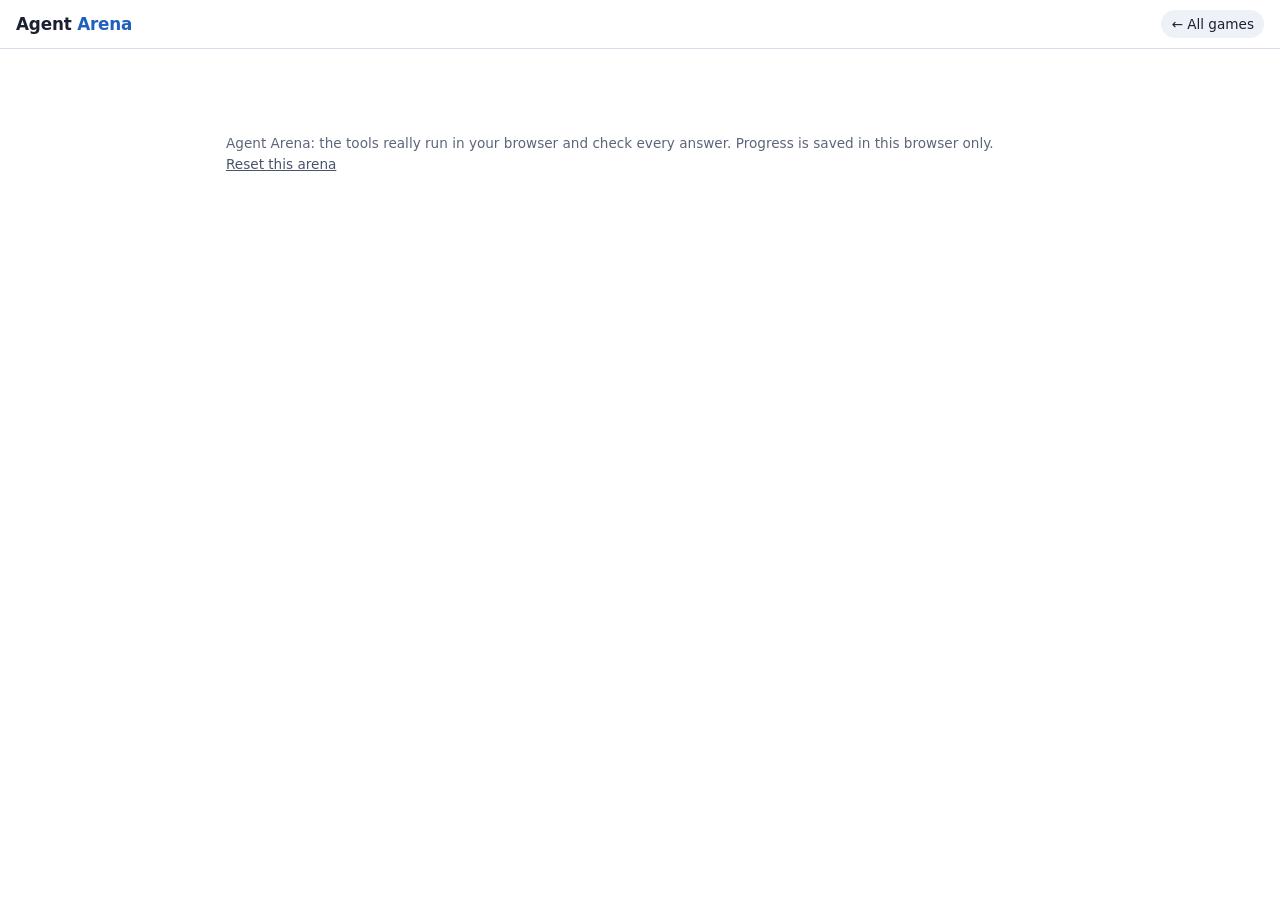
==== agent-arena/index.html @ cc55a154 "Add files via upload" ====
<!doctype html>
<html lang="en">
<head>
  <meta charset="utf-8">
  <meta name="viewport" content="width=device-width, initial-scale=1">
  <meta name="color-scheme" content="light only">
  <title>Agent Arena</title>
  <meta name="description" content="A timed class challenge: run an AI agent and compete on a live scoreboard.">
  <link rel="icon" href="data:image/svg+xml,%3Csvg xmlns='http://www.w3.org/2000/svg' viewBox='0 0 32 32'%3E%3Crect width='32' height='32' rx='7' fill='%23c2570c'/%3E%3Crect x='6' y='20' width='4' height='6' rx='1' fill='white'/%3E%3Crect x='12' y='14' width='4' height='12' rx='1' fill='white'/%3E%3Crect x='18' y='9' width='4' height='17' rx='1' fill='white'/%3E%3Crect x='24' y='17' width='4' height='9' rx='1' fill='white'/%3E%3C/svg%3E">
  <link rel="stylesheet" href="../shared/arena.css">
</head>
<body>
  <header class="topbar">
    <button class="brand" id="brand" type="button" aria-label="Arena home">Agent <span>Arena</span></button>
    <span class="spacer"></span>
    <a class="pill" href="../index.html">&larr; All games</a>
  </header>
  <main id="app">
    <noscript><div class="card">This game needs JavaScript switched on.</div></noscript>
  </main>
  <footer>
    <p>Agent Arena: the tools really run in your browser and check every answer. Progress is saved in this browser only.
      <button type="button" id="resetBtn">Reset this arena</button></p>
  </footer>
  <script src="../config.js"></script>
  <script src="../be-the-agent/js/engine.js"></script>
  <script src="../be-the-agent/js/files.js"></script>
  <script src="data/shop.js"></script>
  <script src="js/tools.js"></script>
  <script src="js/items.js"></script>
  <script src="../shared/arena.js"></script>
  <script src="../shared/widgets.js"></script>
  <script src="js/stages.js"></script>
</body>
</html>
---- shared/arena.css ----
/* AI games — shared styles for the master page, the arenas and the scoreboard. White theme only. */
:root {
  --bg: #ffffff;
  --surface: #ffffff;
  --surface-2: #eef1f8;
  --ink: #1b2130;
  --ink-2: #4a5468;
  --ink-3: #5c6579;
  --line: #d9deea;
  --accent: #1f5fbf;        /* theme blue: bars, primary buttons */
  --accent-soft: #dbe6f8;
  --accent-ink: #ffffff;
  --warn: #c2570c;          /* orange: wrong / warning */
  --warn-soft: #fbe6d6;
  --good: #1d7a46;
  --good-soft: #d9f0e2;
  --bar-track: #e6eaf3;
  --focus: #f0a020;
  --predict-ink: #8a5200;   /* amber text that passes contrast on white */
  --mode-ink: #9a3f06;
  --radius: 12px;
  --shadow: 0 1px 2px rgba(20, 30, 60, .06), 0 4px 16px rgba(20, 30, 60, .06);
  --fs: 16px;
  --font: "Inter", system-ui, -apple-system, "Segoe UI", Roboto, sans-serif;
  --mono: ui-monospace, "SF Mono", Consolas, monospace;
  color-scheme: light;
}

* { box-sizing: border-box; }
html { font-size: var(--fs); }
body {
  margin: 0;
  background: var(--bg);
  color: var(--ink);
  font-family: var(--font);
  line-height: 1.5;
  -webkit-text-size-adjust: 100%;
}
html.class-mode { --fs: 22px; }

a { color: var(--accent); }
button, input, select, textarea { font: inherit; color: inherit; }
:focus-visible { outline: 3px solid var(--focus); outline-offset: 2px; }

/* ---------- layout ---------- */
.topbar {
  position: sticky; top: 0; z-index: 5;
  display: flex; align-items: center; gap: 12px;
  padding: 10px 16px;
  background: var(--surface);
  border-bottom: 1px solid var(--line);
}
.brand { white-space: nowrap; font-weight: 700; letter-spacing: -.01em; cursor: pointer; background: none; border: 0; padding: 0; font-size: 1.05rem; }
.brand span { color: var(--accent); }
.topbar .spacer { flex: 1; }
.pill {
  display: inline-flex; align-items: center; gap: 6px;
  padding: 4px 10px; border-radius: 999px;
  background: var(--surface-2); color: var(--ink-2); font-size: .85rem; white-space: nowrap;
}
.pill.mode { background: var(--warn-soft); color: var(--mode-ink); white-space: normal; text-align: center; }

main { max-width: 860px; margin: 0 auto; padding: 20px 16px 64px; }
.card {
  background: var(--surface); border: 1px solid var(--line); border-radius: var(--radius);
  padding: 20px; margin: 0 0 16px; box-shadow: var(--shadow);
}
.card.soft { background: var(--surface-2); box-shadow: none; }
h1 { font-size: 1.8rem; line-height: 1.2; margin: 0 0 8px; letter-spacing: -.02em; }
h2 { font-size: 1.3rem; margin: 0 0 8px; letter-spacing: -.01em; }
h3 { font-size: 1.05rem; margin: 0 0 6px; }
p { margin: 0 0 10px; }
.muted { color: var(--ink-2); }
.small { font-size: .875rem; }
.kicker { font-size: .8rem; font-weight: 600; text-transform: uppercase; letter-spacing: .06em; color: var(--accent); margin-bottom: 4px; }
.row { display: flex; flex-wrap: wrap; gap: 10px; align-items: center; }
.row.end { justify-content: flex-end; }
.stack > * + * { margin-top: 12px; }
.hidden { display: none !important; }

/* ---------- buttons ---------- */
.btn {
  display: inline-flex; align-items: center; justify-content: center; gap: 6px;
  min-height: 44px; padding: 8px 18px;
  border-radius: 10px; border: 1px solid var(--line);
  background: var(--surface); cursor: pointer; font-weight: 600;
}
.btn:hover { border-color: var(--accent); }
.btn.primary { background: var(--accent); color: var(--accent-ink); border-color: var(--accent); }
.btn.primary:hover { filter: brightness(1.08); }
.btn.ghost { background: transparent; }
.btn:disabled { opacity: .45; cursor: not-allowed; filter: none; }

/* ---------- the sentence / blank ---------- */
.sentence {
  font-size: 1.5rem; line-height: 1.45; font-weight: 600;
  padding: 18px; border-radius: var(--radius); background: var(--surface-2);
  overflow-wrap: anywhere;
}
.sentence .blank {
  display: inline-block; min-width: 3.5em; border-bottom: 3px solid var(--accent);
  color: var(--accent); text-align: center;
}
.sentence .dim { color: var(--ink-3); font-weight: 400; }

.choices { display: grid; grid-template-columns: repeat(2, minmax(0, 1fr)); gap: 10px; }
.choice {
  min-height: 56px; padding: 10px 14px; border-radius: 10px;
  border: 2px solid var(--line); background: var(--surface); cursor: pointer;
  font-size: 1.1rem; font-weight: 600; text-align: left;
  display: flex; flex-direction: column; gap: 6px;
}
.choice:hover:not(:disabled) { border-color: var(--accent); }
.choice.picked { border-color: var(--accent); background: var(--accent-soft); }
.choice.correct { border-color: var(--good); background: var(--good-soft); }
.choice.wrong { border-color: var(--warn); background: var(--warn-soft); }
.choice:disabled { cursor: default; }
.choice .tag { font-size: .8rem; font-weight: 600; color: var(--ink-2); }

.feedback { min-height: 1.5em; font-weight: 600; }
.feedback.good { color: var(--good); }
.feedback.bad { color: var(--warn); }


.toast {
  position: fixed; left: 50%; bottom: 20px; transform: translateX(-50%);
  background: var(--ink); color: var(--bg); padding: 10px 16px; border-radius: 10px; font-weight: 600;
  z-index: 20; max-width: calc(100% - 32px);
}

footer { max-width: 860px; margin: 0 auto; padding: 0 16px 40px; color: var(--ink-3); font-size: .85rem; }
footer button { background: none; border: 0; color: var(--ink-2); text-decoration: underline; cursor: pointer; padding: 0; }

.sr-only { position: absolute; width: 1px; height: 1px; padding: 0; margin: -1px; overflow: hidden; clip: rect(0 0 0 0); white-space: nowrap; border: 0; }
a.pill { text-decoration: none; color: inherit; }
a.pill:hover { text-decoration: underline; }
.text-input { width: 100%; min-height: 44px; padding: 8px 12px; border: 2px solid var(--line); border-radius: 10px; background: var(--surface); }
.text-input:focus { border-color: var(--accent); outline: none; }
label.field { display: grid; gap: 4px; font-weight: 600; font-size: .95rem; }
label.field span.muted { font-weight: 400; }
.table-wrap { overflow-x: auto; }
table { border-collapse: collapse; width: 100%; font-size: .95rem; }
th, td { text-align: left; padding: 8px 10px; border-bottom: 1px solid var(--line); vertical-align: top; }
th { font-size: .8rem; text-transform: uppercase; letter-spacing: .04em; color: var(--ink-2); }
td.num, th.num { text-align: right; font-variant-numeric: tabular-nums; }
.why { border-left: 4px solid var(--accent); }
.mono { font-family: var(--mono); }

/* ---------- master page ---------- */
.games { list-style: none; margin: 0; padding: 0; display: grid; gap: 12px; }
.game {
  display: grid; grid-template-columns: 3.2em 1fr auto; gap: 14px; align-items: center;
  padding: 16px; border: 1px solid var(--line); border-radius: var(--radius); background: var(--surface); box-shadow: var(--shadow);
  text-decoration: none; color: inherit;
}
.game:hover { border-color: var(--accent); }
.game .n { width: 2.6em; height: 2.6em; border-radius: 50%; display: grid; place-items: center; font-weight: 800; background: var(--accent-soft); color: var(--accent); }
.game.arena .n { background: var(--warn-soft); color: var(--mode-ink); }
.game .t { font-weight: 700; font-size: 1.1rem; }
.game .d { color: var(--ink-2); font-size: .92rem; }
.game .tag { font-size: .75rem; font-weight: 700; text-transform: uppercase; letter-spacing: .05em; color: var(--ink-3); }
.game .done { color: var(--good); font-weight: 700; white-space: nowrap; }
.game .go { color: var(--accent); font-weight: 700; white-space: nowrap; }

/* ---------- arena ---------- */
.hud { display: flex; flex-wrap: wrap; gap: 8px 14px; align-items: center; font-size: .9rem; color: var(--ink-2); }
.hud b { color: var(--ink); font-variant-numeric: tabular-nums; }
.timer { position: relative; height: 10px; border-radius: 5px; background: var(--bar-track); overflow: hidden; flex: 1 1 160px; min-width: 120px; }
.timer > span { position: absolute; inset: 0 auto 0 0; background: var(--good); border-radius: 5px; transition: width .2s linear; }
.timer.low > span { background: var(--warn); }
.streak { color: var(--mode-ink); font-weight: 700; }
.item-box.locked { pointer-events: none; }
.item-box.locked .unlock-ok { pointer-events: auto; }
.result-card { border-left: 4px solid var(--good); }
.result-card.bad { border-left-color: var(--warn); }
.result-card.part { border-left-color: var(--focus); }
.pts-line { font-family: var(--mono); font-size: .92rem; color: var(--ink-2); }
.big-points { font-size: 2.2rem; font-weight: 800; font-variant-numeric: tabular-nums; }
.rules { margin: 0; padding-left: 1.2em; }
.rules li + li { margin-top: 4px; }
.textbox { font-family: var(--mono); background: var(--surface-2); border-radius: 10px; padding: 10px 14px; white-space: pre-wrap; overflow-wrap: anywhere; font-size: .95rem; max-height: 22em; overflow: auto; }
.textbox .hl { background: #fff1b8; border-radius: 3px; }
.tiles { display: flex; flex-wrap: wrap; gap: 8px; }
.tile { min-height: 40px; padding: 6px 12px; border-radius: 8px; border: 2px solid var(--line); background: var(--surface); cursor: pointer; font-weight: 600; font-size: 1rem; }
.tile:hover:not(:disabled) { border-color: var(--accent); }
.tile.end { border-style: dashed; }
.tile.on { border-color: var(--accent); background: var(--accent-soft); }
.tile.good { border-color: var(--good); background: var(--good-soft); }
.tile.bad { border-color: var(--warn); background: var(--warn-soft); }
.built { min-height: 56px; padding: 12px 14px; border-radius: 10px; background: var(--surface-2); font-size: 1.2rem; font-weight: 600; overflow-wrap: anywhere; }
.built .seed { color: var(--ink-3); }
.built .w { display: inline-block; padding: 0 4px; border-radius: 4px; }
.built .w.good { background: var(--good-soft); }
.built .w.bad { background: var(--warn-soft); text-decoration: line-through; }
.counts { display: grid; grid-template-columns: repeat(auto-fill, minmax(190px, 1fr)); gap: 8px; }
.counts .c { border: 1px solid var(--line); border-radius: 8px; padding: 6px 10px; font-size: .9rem; }
.counts .c b { display: block; }
.status { font-size: .85rem; }
.status.ok { color: var(--good); }
.status.wait { color: var(--mode-ink); }
.pick-list { display: grid; gap: 8px; }
.pick { display: grid; grid-template-columns: auto 1fr auto; gap: 10px; align-items: center; padding: 10px 12px; border: 2px solid var(--line); border-radius: 10px; background: var(--surface); cursor: pointer; text-align: left; }
.pick.on { border-color: var(--accent); background: var(--accent-soft); }
.pick.good { border-color: var(--good); background: var(--good-soft); }
.pick.bad { border-color: var(--warn); background: var(--warn-soft); }
.pick .tok { font-family: var(--mono); font-size: .85rem; color: var(--ink-2); white-space: nowrap; }
.doc { border: 1px solid var(--line); border-radius: 10px; padding: 12px 14px; background: var(--surface); }
.doc .meta { font-size: .8rem; color: var(--ink-3); margin-bottom: 4px; }
.meter { height: 12px; border-radius: 6px; background: var(--bar-track); overflow: hidden; }
.meter > span { display: block; height: 100%; background: var(--accent); }
.meter.over > span { background: var(--warn); }

/* ---------- scoreboard ---------- */
.tabs { display: inline-flex; border: 1px solid var(--line); border-radius: 10px; overflow: hidden; }
.tabs button { border: 0; background: var(--surface); padding: 10px 18px; font-weight: 700; cursor: pointer; min-height: 44px; }
.tabs button[aria-selected="true"] { background: var(--accent); color: var(--accent-ink); }
.board td.rank { width: 3em; font-weight: 800; color: var(--ink-3); }
.board tr.top1 td.rank { color: #b8860b; }
html.projector { --fs: 22px; }

@media (max-width: 560px) {
  .topbar { gap: 8px; }
  .pill { font-size: .72rem; padding: 3px 8px; }
  h1 { font-size: 1.5rem; }
  .choices { grid-template-columns: 1fr; }
  .card { padding: 16px; }
  .game { grid-template-columns: 2.6em 1fr; }
  .game .right { grid-column: 2; }
}
@media (prefers-reduced-motion: reduce) {
  * { transition: none !important; animation: none !important; }
}
footer { max-width: 860px; margin: 0 auto; padding: 0 16px 40px; color: var(--ink-3); font-size: .85rem; }
footer button { background: none; border: 0; color: var(--ink-2); text-decoration: underline; cursor: pointer; padding: 0; }
.tabs.toggle button[aria-pressed="true"] { background: var(--accent); color: var(--accent-ink); }
.doc.good { border-color: var(--good); background: var(--good-soft); }
.choices.one { grid-template-columns: 1fr; }
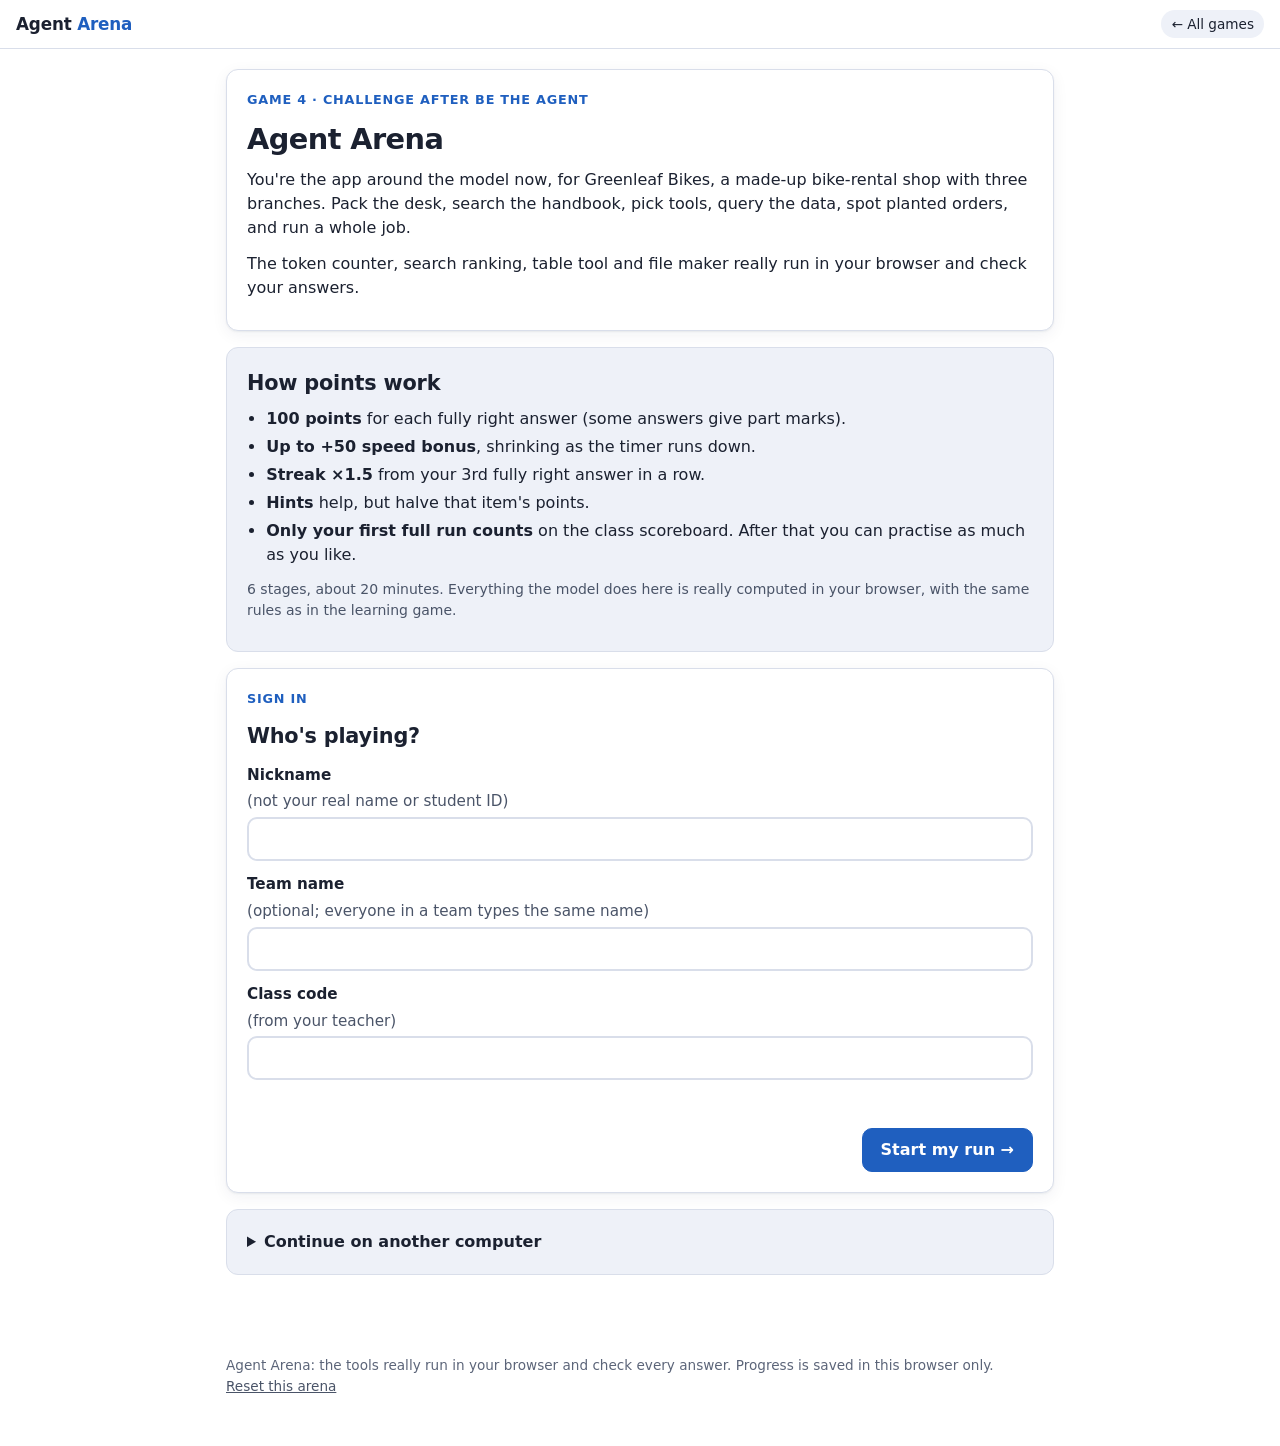
==== commit e9e50d12: "v3: agent-arena page" ====
--- a/agent-arena/index.html
+++ b/agent-arena/index.html
@@ -8,6 +8,7 @@
   <meta name="description" content="A timed class challenge: run an AI agent and compete on a live scoreboard.">
   <link rel="icon" href="data:image/svg+xml,%3Csvg xmlns='http://www.w3.org/2000/svg' viewBox='0 0 32 32'%3E%3Crect width='32' height='32' rx='7' fill='%23c2570c'/%3E%3Crect x='6' y='20' width='4' height='6' rx='1' fill='white'/%3E%3Crect x='12' y='14' width='4' height='12' rx='1' fill='white'/%3E%3Crect x='18' y='9' width='4' height='17' rx='1' fill='white'/%3E%3Crect x='24' y='17' width='4' height='9' rx='1' fill='white'/%3E%3C/svg%3E">
   <link rel="stylesheet" href="../shared/arena.css">
+  <link rel="stylesheet" href="../shared/visual.css">
 </head>
 <body>
   <header class="topbar">
@@ -26,8 +27,10 @@
   <script src="../be-the-agent/js/engine.js"></script>
   <script src="../be-the-agent/js/files.js"></script>
   <script src="data/shop.js"></script>
+  <script src="../shared/querybuilder.js"></script>
   <script src="js/tools.js"></script>
   <script src="js/items.js"></script>
+  <script src="../shared/visual.js"></script>
   <script src="../shared/arena.js"></script>
   <script src="../shared/widgets.js"></script>
   <script src="js/stages.js"></script>
